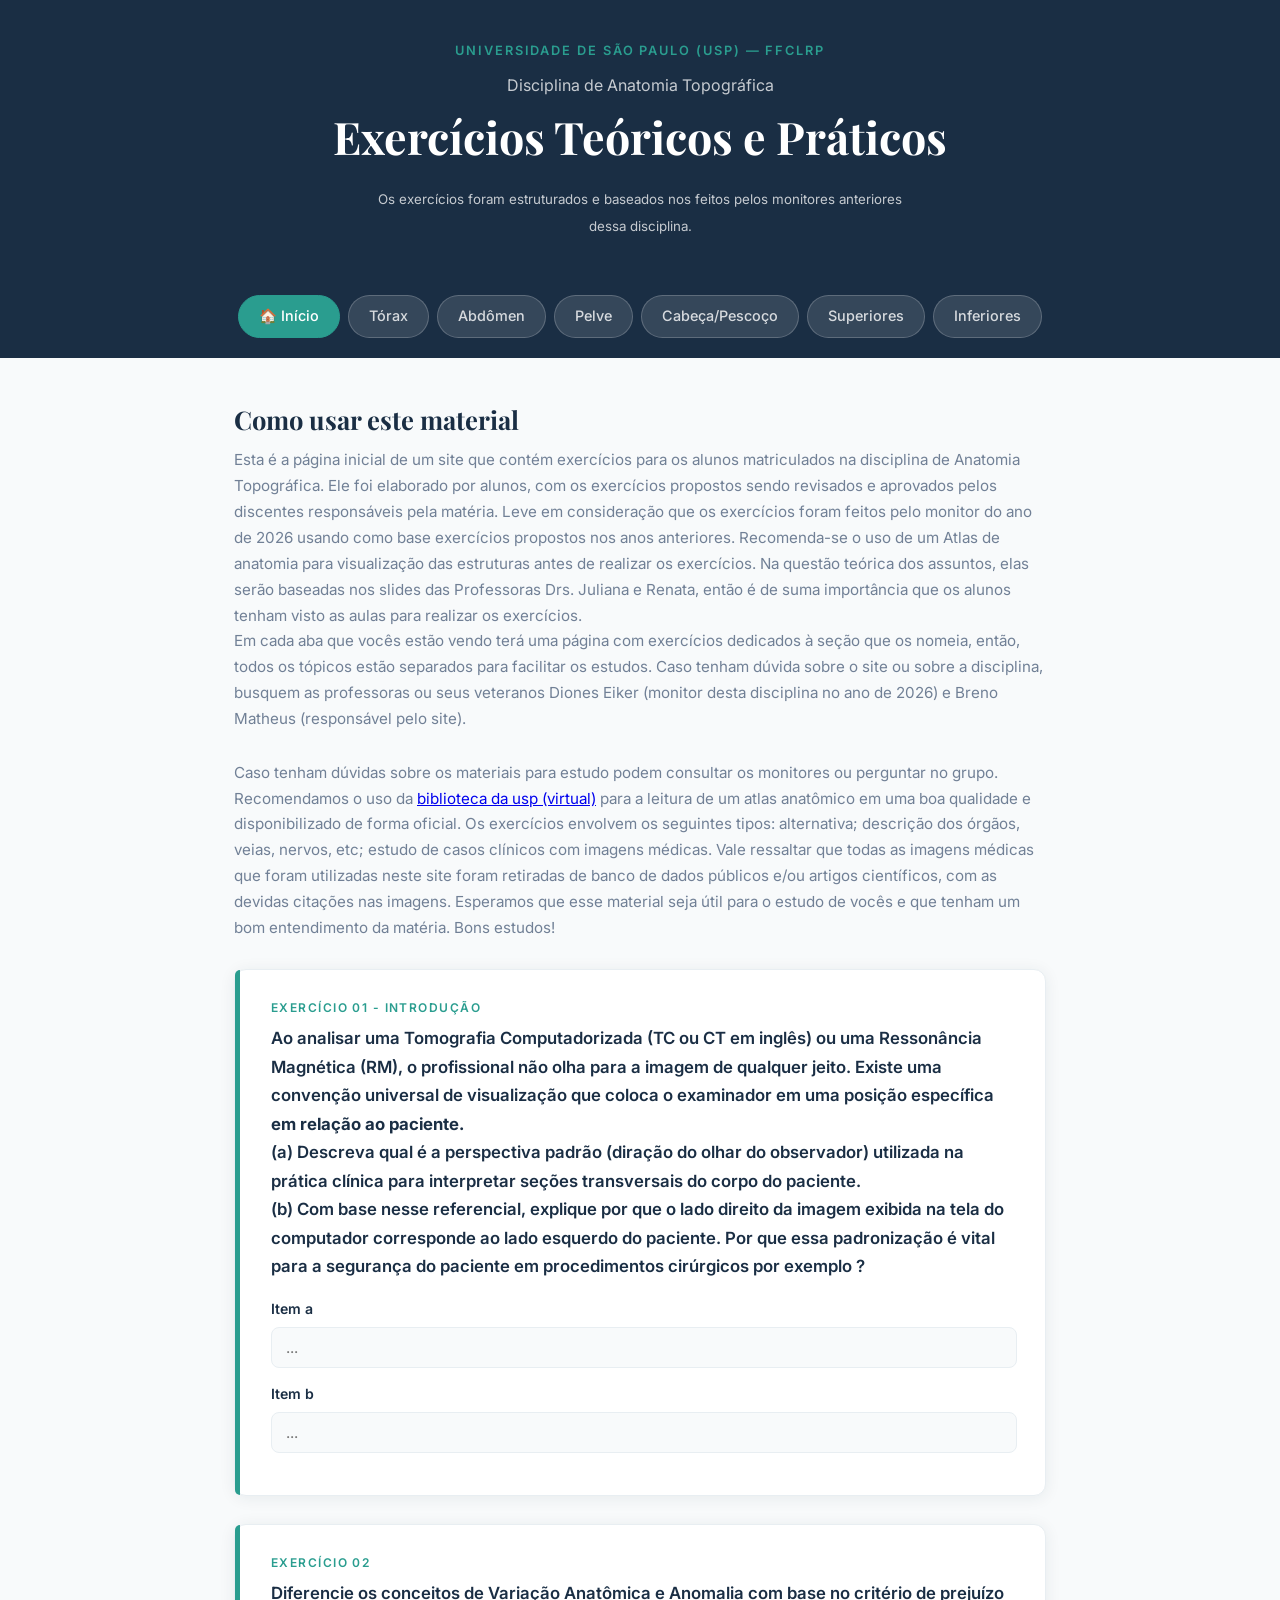
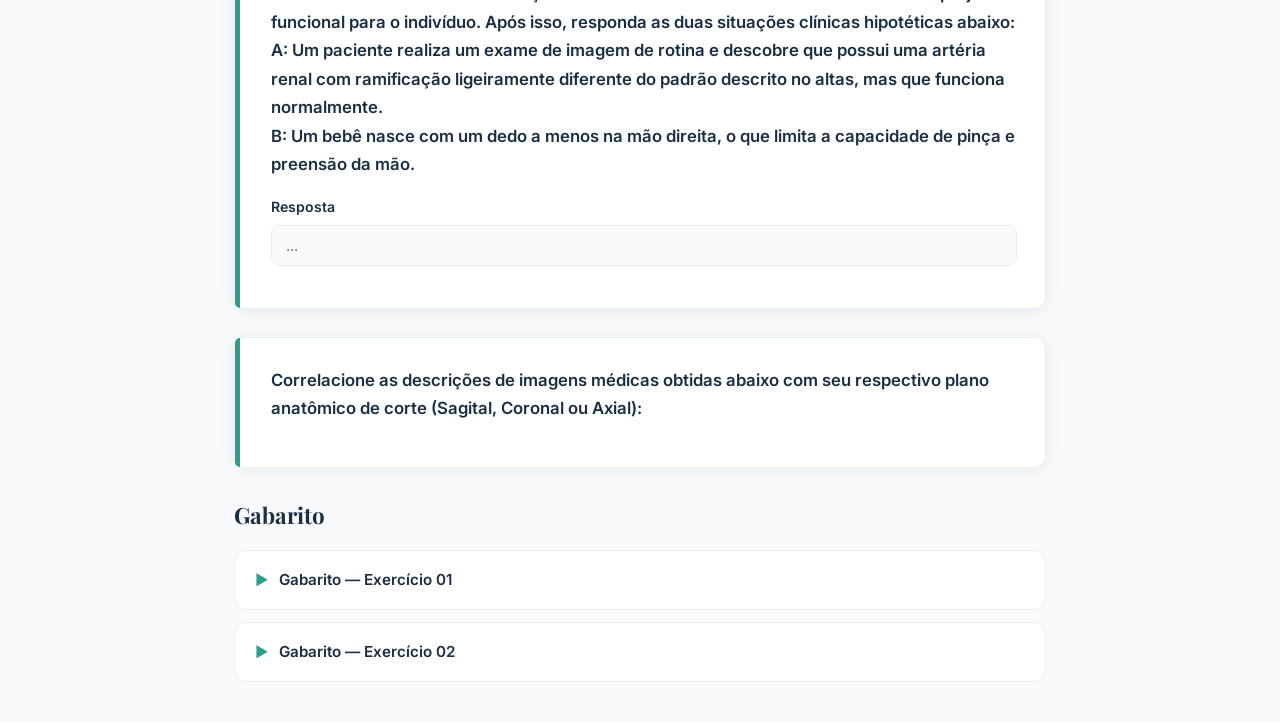
==== index.html @ fb0c3951 "Versão Incompleta do site" ====
<!DOCTYPE html>
<html lang="pt-BR">
<head>
  <meta charset="UTF-8" />
  <meta name="viewport" content="width=device-width, initial-scale=1.0" />
  <link rel="shortcut icon" href="icone_anatomia.ico" type="image/x-icon">
  <title>Anatomia Topográfica — Exercícios</title>

  <!-- Fontes do Google Fonts (carregadas da internet) -->
  <link rel="preconnect" href="https://fonts.googleapis.com" />
  <link href="https://fonts.googleapis.com/css2?family=Inter:wght@400;500;600&family=Playfair+Display:wght@700&display=swap" rel="stylesheet" />
  <link rel="stylesheet" href="estilo_site.css">
  
</head>

<body>

  <!-- ==========================================
       CABEÇALHO
  =========================================== -->
  <header>
    <div>
        <p class="disciplina">Universidade de São Paulo (USP) — FFCLRP </p>
    </div>
    <div>
        <p>Disciplina de Anatomia Topográfica</p>
    </div>
    <h1>Exercícios Teóricos e Práticos</h1>
    <p><small>Os exercícios foram estruturados e baseados nos feitos pelos monitores anteriores dessa disciplina.</small></p>
  </header>

  <!-- 
       NAVEGAÇÃO POR ABAS
       Cada botão mostra/esconde uma <section>
   -->
 <nav class="tabs-nav" role="tablist">
  <a class="ativa" href="index.html">🏠 Início</a>
  <a href="torax/torax.html"> Tórax</a>
  <a href="abdome/abdome.html"> Abdômen</a>
  <a href="pelve/pelve.html"> Pelve</a>
  <a href="superiores/cab_pes.html">Cabeça/Pescoço</a>
  <a href="superiores/sup.html">Superiores</a>
  <a href="inferiores/inf.html">Inferiores</a>
 </nav>

  <!-- 
       CONTEÚDO PRINCIPAL
   -->
  <main>

    <section id="instrucoes" class="secao ativa">
        <h2 id="titulo-boas-vindas"  class="secao-titulo">Como usar este material</h2>
        <p class="secao-descricao"> Esta é a página inicial de um site que contém exercícios para os alunos matriculados na disciplina de Anatomia Topográfica. Ele foi elaborado por alunos, com os exercícios propostos sendo revisados e aprovados pelos discentes responsáveis pela matéria. Leve em consideração que os exercícios foram feitos pelo monitor do ano de 2026 usando como base exercícios propostos nos anos anteriores. Recomenda-se o uso de um Atlas de anatomia para visualização das estruturas antes de realizar os exercícios. Na questão teórica dos assuntos, elas serão baseadas nos slides das Professoras Drs. Juliana e Renata, então é de suma importância que os alunos tenham visto as aulas para realizar os exercícios. <br> Em cada aba que vocês estão vendo terá uma página com exercícios dedicados à seção que os nomeia, então, todos os tópicos estão separados para facilitar os estudos. Caso tenham dúvida sobre o site ou sobre a disciplina, busquem as professoras ou seus veteranos Diones Eiker (monitor desta disciplina no ano de 2026) e Breno Matheus (responsável pelo site). </p>

        <p class="secao-descricao">Caso tenham dúvidas sobre os materiais para estudo podem consultar os monitores ou perguntar no grupo. Recomendamos o uso da <a href="https://acesso.abcd.usp.br" target="_blank" re="external">biblioteca da usp (virtual)</a> para a leitura de um atlas anatômico em uma boa qualidade e disponibilizado de forma oficial. Os exercícios envolvem os seguintes tipos: alternativa; descrição dos órgãos, veias, nervos, etc; estudo de casos clínicos com imagens médicas. Vale ressaltar que todas as imagens médicas que foram utilizadas neste site foram retiradas de banco de dados públicos e/ou artigos científicos, com as devidas citações nas imagens. Esperamos que esse material seja útil para o estudo de vocês e que tenham um bom entendimento da matéria. Bons estudos! </p>
    </section>

    <section>
      <article class="exercicio">
        <p class="exercicio-numero">Exercício 01 - Introdução</p>
        <h3>Ao analisar uma Tomografia Computadorizada (TC ou CT em inglês) ou uma Ressonância Magnética (RM), o profissional não olha para a imagem de qualquer jeito. Existe uma convenção universal de visualização que coloca o examinador em uma posição específica <strong>em relação ao paciente.</strong> <br> (a) Descreva qual é a perspectiva padrão (diração do olhar do observador) utilizada na prática clínica para interpretar seções transversais do corpo do paciente. <br> (b) Com base nesse referencial, explique por que o lado direito da imagem exibida na tela do computador corresponde ao lado esquerdo do paciente. Por que essa padronização é vital para a segurança do paciente em procedimentos cirúrgicos por exemplo ?</h3>

        <!-- Campos de resposta -->

        <div class="campo-grupo">
            <label for="ex1-r1">Item a</label>
            <input type="text" id="ex1-r1" placeholder="..." />
        </div>

        <div class="campo-grupo">
            <label for="ex1-r1">Item b</label>
            <input type="text" id="ex1-r1" placeholder="..." />
        </div>

      </article>

      <article class="exercicio">
        <p class="exercicio-numero">Exercício 02</p>
        <h3>Diferencie os conceitos de Variação Anatômica e Anomalia com base no critério de prejuízo funcional para o indivíduo. Após isso, responda as duas situações clínicas hipotéticas abaixo: <br> A: Um paciente realiza um exame de imagem de rotina e descobre que possui uma artéria renal com ramificação ligeiramente diferente do padrão descrito no altas, mas que funciona normalmente. <br> B: Um bebê nasce com um dedo a menos na mão direita, o que limita a capacidade de pinça e preensão da mão. </h3>

        <div class="campo-grupo">
          <label for="ex2-r1">Resposta</label>
          <input type="text" id="ex2-r1" placeholder="...">
        </div>
      </article>

      <article class="exercicio">
        <h3>Correlacione as descrições de imagens médicas obtidas abaixo com seu respectivo plano anatômico de corte (Sagital, Coronal ou Axial): <br> </h3>
      </article>
    </section>
    
    <!-- 
     SEÇÃO DE GABARITO
     Cada <details> é um accordion independente.
     O navegador abre/fecha sem JavaScript.
 -->
<section class="gabarito-secao">
  <h2 style="font-family: var(--fonte-titulo); color: var(--cor-primaria);
             margin-bottom: 16px; font-size: 1.4rem;">
    Gabarito
  </h2>

  <!-- GABARITO DO EXERCÍCIO 1 -->
  <details>
    <summary>
      <span class="seta-accordion">▶</span>
      Gabarito — Exercício 01
    </summary>

    <div class="gabarito-corpo">

      <div class="gabarito-item">
        <div class="gabarito-num">1</div>
        <div class="gabarito-texto">
          <p><strong>Pulmão direito</strong></p>
          <p class="descricao">
            Levemente maior que o esquerdo, dividido em três lobos pela
            cisura horizontal e oblíqua.
          </p>
        </div>
      </div>

      <hr class="gabarito-divider" />

      <div class="gabarito-item">
        <div class="gabarito-num">2</div>
        <div class="gabarito-texto">
          <p><strong>Coração / Mediastino</strong></p>
          <p class="descricao">
            Localizado no mediastino médio, levemente deslocado para a
            esquerda da linha média.
          </p>
        </div>
      </div>

      <hr class="gabarito-divider" />

      <div class="gabarito-item">
        <div class="gabarito-num">3</div>
        <div class="gabarito-texto">
          <p><strong>Pulmão esquerdo</strong></p>
          <p class="descricao">
            Dividido em dois lobos pela cisura oblíqua. Apresenta a
            incisura cardíaca em seu bordo anterior.
          </p>
        </div>
      </div>

    </div>
  </details>

  <!-- GABARITO DO EXERCÍCIO 2 -->
  <details>
    <summary>
      <span class="seta-accordion">▶</span>
      Gabarito — Exercício 02
    </summary>

    <div class="gabarito-corpo">

      <div class="gabarito-item">
        <div class="gabarito-num">1</div>
        <div class="gabarito-texto">
          <p><strong>Coração / Aorta</strong></p>
          <p class="descricao">
            Estruturas de tecido mole com alta densidade aparecem em
            tons de cinza claro na TC.
          </p>
        </div>
      </div>

      <hr class="gabarito-divider" />

      <div class="gabarito-item">
        <div class="gabarito-num">2</div>
        <div class="gabarito-texto">
          <p><strong>Os pulmões aparecem escuros porque são preenchidos por ar</strong></p>
          <p class="descricao">
            O ar possui densidade muito baixa (≈ −1000 UH na escala
            Hounsfield), absorvendo pouca radiação e resultando em tons
            escuros na imagem.
          </p>
        </div>
      </div>

    </div>
  </details>

</section>

</body>
</html>
---- estilo_site.css ----
/* =============================================
    VARIÁVEIS DE COR E TIPOGRAFIA
    Centralizadas aqui: para mudar a paleta do
    site inteiro, só mude estes valores.
============================================= */
:root {
    --cor-fundo:       #F8FAFB;
    --cor-fundo-card:  #FFFFFF;
    --cor-primaria:    #1A2E44;   /* azul escuro — títulos, header */
    --cor-acento:      #2A9D8F;   /* teal — botões, destaques */
    --cor-acento-claro:#E6F4F2;   /* teal bem claro — fundo de dica */
    --cor-borda:       #E8EEF2;
    --cor-texto:       #2D3748;
    --cor-texto-suave: #718096;
    --cor-erro:        #E53E3E;
    --cor-sucesso:     #38A169;
    --fonte-titulo:    'Playfair Display', Georgia, serif;
    --fonte-corpo:     'Inter', system-ui, sans-serif;
    --raio:            12px;
    --sombra:          0 2px 16px rgba(26, 46, 68, 0.08);
}

/* =============================================
    RESET BÁSICO
    Remove margens e paddings padrão do navegador
============================================= */
*, *::before, *::after {
    box-sizing: border-box;
    margin: 0;
    padding: 0;
}

body {
    font-family: var(--fonte-corpo);
    background-color: var(--cor-fundo);
    color: var(--cor-texto);
    line-height: 1.7;
}

/* =============================================
    CABEÇALHO (HEADER)
============================================= */
header {
    background-color: var(--cor-primaria);
    color: white;
    padding: 40px 24px 36px;
    text-align: center;
}

header .disciplina {
    font-size: 0.8rem;
    font-weight: 600;
    letter-spacing: 0.15em;
    text-transform: uppercase;
    color: var(--cor-acento);        /* teal no fundo escuro */
    margin-bottom: 10px;
}

header h1 {
    font-family: var(--fonte-titulo);
    font-size: clamp(1.8rem, 4vw, 2.8rem); /* tamanho responsivo */
    font-weight: 700;
    margin-bottom: 10px;
}

header p {
    font-size: 1rem;
    color: rgba(255,255,255,0.75);
    max-width: 540px;
    margin: 0 auto;
}

/* =============================================
    NAVEGAÇÃO POR ABAS (TABS)
    Cada aba leva para uma seção da página
============================================= */
.tabs-nav {
    display: flex;
    justify-content: center;
    gap: 8px;
    padding: 20px 24px;
    background-color: var(--cor-primaria);
    flex-wrap: wrap;
}

/* Agora estiliza tanto <button> quanto <a> — visual idêntico */
.tabs-nav button,
.tabs-nav a {
  background: rgba(255,255,255,0.12);
  color: rgba(255,255,255,0.8);
  border: 1px solid rgba(255,255,255,0.2);
  padding: 8px 20px;
  border-radius: 100px;
  font-family: var(--fonte-corpo);
  font-size: 0.9rem;
  font-weight: 500;
  cursor: pointer;
  transition: all 0.2s;

  /* Estas duas linhas são importantes para o <a>:      */
  text-decoration: none;   /* remove o sublinhado padrão */
  display: inline-block;   /* faz o <a> se comportar como bloco */
}

.tabs-nav button:hover,
.tabs-nav a:hover {
  background: rgba(255,255,255,0.2);
  color: white;
}

.tabs-nav button.ativa,
.tabs-nav a.ativa {
  background: var(--cor-acento);
  border-color: var(--cor-acento);
  color: white;
}

/* =============================================
    CONTEÚDO PRINCIPAL
============================================= */
main {
    max-width: 860px;
    margin: 40px auto;
    padding: 0 24px;
}

/* Cada seção/aba de conteúdo */
.secao {
    display: none;           /* escondida por padrão */
    animation: fadeIn 0.3s ease;
}

.secao.ativa {
    display: block;          /* exibida quando ativa */
}

@keyframes fadeIn {
    from { opacity: 0; transform: translateY(8px); }
    to   { opacity: 1; transform: translateY(0); }
}

/* Título de cada seção */
.secao-titulo {
    font-family: var(--fonte-titulo);
    font-size: 1.6rem;
    color: var(--cor-primaria);
    margin-bottom: 6px;
}

.secao-descricao {
    color: var(--cor-texto-suave);
    font-size: 0.95rem;
    margin-bottom: 28px;
}

/* =============================================
    CARD DE EXERCÍCIO
    O marcador lateral colorido é a assinatura
    visual do design — como um atlas anatômico
============================================= */
.exercicio {
    background: var(--cor-fundo-card);
    border-radius: var(--raio);
    box-shadow: var(--sombra);
    padding: 28px 28px 28px 36px;  /* padding-left maior por causa da barra */
    margin-bottom: 28px;
    position: relative;            /* necessário para a barra lateral */
    border: 1px solid var(--cor-borda);
}

/* Barra lateral colorida — a assinatura visual */
.exercicio::before {
    content: '';
    position: absolute;
    left: 0;
    top: 0;
    bottom: 0;
    width: 5px;
    background: var(--cor-acento);
    border-radius: var(--raio) 0 0 var(--raio);
}

.exercicio-numero {
    font-size: 0.75rem;
    font-weight: 600;
    letter-spacing: 0.12em;
    text-transform: uppercase;
    color: var(--cor-acento);
    margin-bottom: 6px;
}

.exercicio h3 {
    font-size: 1.05rem;
    font-weight: 600;
    color: var(--cor-primaria);
    margin-bottom: 16px;
}

/* =============================================
    IMAGEM DO EXERCÍCIO
============================================= */
.exercicio-imagem {
    width: 100%;
    max-height: 380px;
    object-fit: contain;          /* não distorce a imagem */
    border-radius: 8px;
    background: #EEF2F5;          /* fundo cinza enquanto carrega */
    margin-bottom: 20px;
    border: 1px solid var(--cor-borda);
    display: block;
}

/* Placeholder quando não há imagem ainda */
.placeholder-imagem {
    width: 100%;
    height: 260px;
    background: linear-gradient(135deg, #EEF2F5 0%, #E2E8F0 100%);
    border-radius: 8px;
    display: flex;
    flex-direction: column;
    align-items: center;
    justify-content: center;
    margin-bottom: 20px;
    border: 2px dashed var(--cor-borda);
    color: var(--cor-texto-suave);
    font-size: 0.9rem;
    gap: 8px;
}

.placeholder-imagem span {
    font-size: 2.5rem;
}

/* =============================================
    CAMPOS DE RESPOSTA
============================================= */
.campo-grupo {
    margin-bottom: 14px;
}

.campo-grupo label {
    display: block;
    font-size: 0.88rem;
    font-weight: 600;
    color: var(--cor-primaria);
    margin-bottom: 6px;
}

.campo-grupo input[type="text"],
.campo-grupo textarea {
    width: 100%;
    padding: 10px 14px;
    border: 1.5px solid var(--cor-borda);
    border-radius: 8px;
    font-family: var(--fonte-corpo);
    font-size: 0.95rem;
    color: var(--cor-texto);
    background: var(--cor-fundo);
    transition: border-color 0.2s, box-shadow 0.2s;
    resize: vertical;
}

/* Efeito ao clicar no campo */
.campo-grupo input[type="text"]:focus,
.campo-grupo textarea:focus {
    outline: none;
    border-color: var(--cor-acento);
    box-shadow: 0 0 0 3px rgba(42, 157, 143, 0.15);
}

/* =============================================
    BOTÕES
============================================= */
.botoes {
    display: flex;
    gap: 10px;
    margin-top: 20px;
    flex-wrap: wrap;
}

.btn {
    padding: 10px 22px;
    border-radius: 8px;
    font-family: var(--fonte-corpo);
    font-size: 0.9rem;
    font-weight: 600;
    cursor: pointer;
    border: none;
    transition: all 0.2s;
}

/* Botão principal — verificar resposta */
.btn-principal {
    background: var(--cor-acento);
    color: white;
}

.btn-principal:hover {
    background: #21867A;
    transform: translateY(-1px);   /* leve "salto" ao hover */
}

/* Botão secundário — ver dica */
.btn-secundario {
    background: transparent;
    color: var(--cor-acento);
    border: 1.5px solid var(--cor-acento);
}

.btn-secundario:hover {
    background: var(--cor-acento-claro);
}

/* Botão limpar */
.btn-limpar {
    background: transparent;
    color: var(--cor-texto-suave);
    border: 1.5px solid var(--cor-borda);
}

.btn-limpar:hover {
    background: var(--cor-borda);
}

/* =============================================
    FEEDBACK (CORRETO / ERRADO)
============================================= */
.feedback {
    display: none;              /* invisível até o aluno verificar */
    margin-top: 16px;
    padding: 14px 16px;
    border-radius: 8px;
    font-size: 0.92rem;
    animation: fadeIn 0.3s ease;
}

.feedback.correto {
    background: #F0FFF4;
    border: 1px solid #9AE6B4;
    color: #276749;
}

.feedback.errado {
    background: #FFF5F5;
    border: 1px solid #FEB2B2;
    color: #9B2C2C;
}

.feedback.visivel {
    display: block;
}

/* =============================================
    CAIXA DE DICA
============================================= */
.dica {
    display: none;
    margin-top: 14px;
    padding: 14px 16px;
    background: var(--cor-acento-claro);
    border-left: 4px solid var(--cor-acento);
    border-radius: 0 8px 8px 0;
    font-size: 0.9rem;
    color: #1A5C56;
    animation: fadeIn 0.3s ease;
}

.dica.visivel {
    display: block;
}

.dica strong {
    display: block;
    margin-bottom: 4px;
    font-weight: 600;
}

/* =============================================
    LEGENDA DE MARCADORES NA IMAGEM
============================================= */
.legenda-marcadores {
    display: flex;
    flex-wrap: wrap;
    gap: 8px;
    margin-bottom: 16px;
}

.marcador-badge {
    display: inline-flex;
    align-items: center;
    gap: 6px;
    background: var(--cor-primaria);
    color: white;
    font-size: 0.8rem;
    font-weight: 600;
    padding: 4px 12px;
    border-radius: 100px;
}

.marcador-badge .numero {
    background: var(--cor-acento);
    width: 20px;
    height: 20px;
    border-radius: 50%;
    display: flex;
    align-items: center;
    justify-content: center;
    font-size: 0.7rem;
}

/* =============================================
    RODAPÉ
============================================= */
footer {
    text-align: center;
    padding: 32px 24px;
    color: var(--cor-texto-suave);
    font-size: 0.85rem;
    border-top: 1px solid var(--cor-borda);
    margin-top: 40px;
}

/* =============================================
    RESPONSIVIDADE MOBILE
============================================= */
@media (max-width: 600px) {
    .exercicio {
    padding: 20px 16px 20px 24px;
    }

    .botoes {
    flex-direction: column;
    }

    .btn {
    width: 100%;
    text-align: center;
    }
}

/* =============================================
   ACCORDION DE GABARITO
   Usa a tag nativa <details> do HTML —
   sem JavaScript, funciona sozinha.
============================================= */

details {
  border: 1.5px solid var(--cor-borda);
  border-radius: var(--raio);
  overflow: hidden;             /* esconde o conteúdo quando fechado */
  background: var(--cor-fundo-card);
  margin-bottom: 12px;
}

/* O <summary> é o cabeçalho clicável */
summary {
  display: flex;
  align-items: center;
  gap: 10px;
  padding: 16px 20px;
  cursor: pointer;              /* muda o cursor para "mãozinha" */
  font-family: var(--fonte-corpo);
  font-size: 0.95rem;
  font-weight: 600;
  color: var(--cor-primaria);
  list-style: none;             /* remove o triângulo padrão do navegador */
  user-select: none;            /* impede selecionar o texto ao clicar */
  transition: background 0.2s;
}

/* Remove o triângulo padrão no Firefox e Safari */
summary::-webkit-details-marker { display: none; }

summary:hover {
  background: var(--cor-acento-claro);
}

/* Quando o <details> está aberto, estiliza o cabeçalho */
details[open] summary {
  border-bottom: 1.5px solid var(--cor-borda);
  background: var(--cor-acento-claro);
}

/* A seta gira 90° quando o accordion abre */
.seta-accordion {
  display: inline-block;
  font-style: normal;
  font-size: 0.9rem;
  color: var(--cor-acento);
  transition: transform 0.2s;
  flex-shrink: 0;
}

details[open] .seta-accordion {
  transform: rotate(90deg);     /* gira a seta quando aberto */
}

/* Corpo do gabarito — aparece quando abre */
.gabarito-corpo {
  padding: 20px 24px;
  display: flex;
  flex-direction: column;
  gap: 16px;
}

/* Cada item de resposta */
.gabarito-item {
  display: flex;
  gap: 14px;
  align-items: flex-start;
}

/* Número circular verde */
.gabarito-num {
  width: 28px;
  height: 28px;
  border-radius: 50%;
  background: #F0FFF4;          /* verde bem claro */
  border: 1.5px solid #9AE6B4;
  color: #276749;
  font-size: 0.8rem;
  font-weight: 700;
  display: flex;
  align-items: center;
  justify-content: center;
  flex-shrink: 0;
  margin-top: 2px;
}

/* Texto da resposta */
.gabarito-texto p {
  margin: 0 0 4px;
  font-size: 0.95rem;
  color: var(--cor-texto);
}

.gabarito-texto .descricao {
  font-size: 0.88rem;
  color: var(--cor-texto-suave);
  line-height: 1.6;
}

/* Linha divisória entre respostas */
.gabarito-divider {
  border: none;
  border-top: 1px solid var(--cor-borda);
  margin: 0;
}
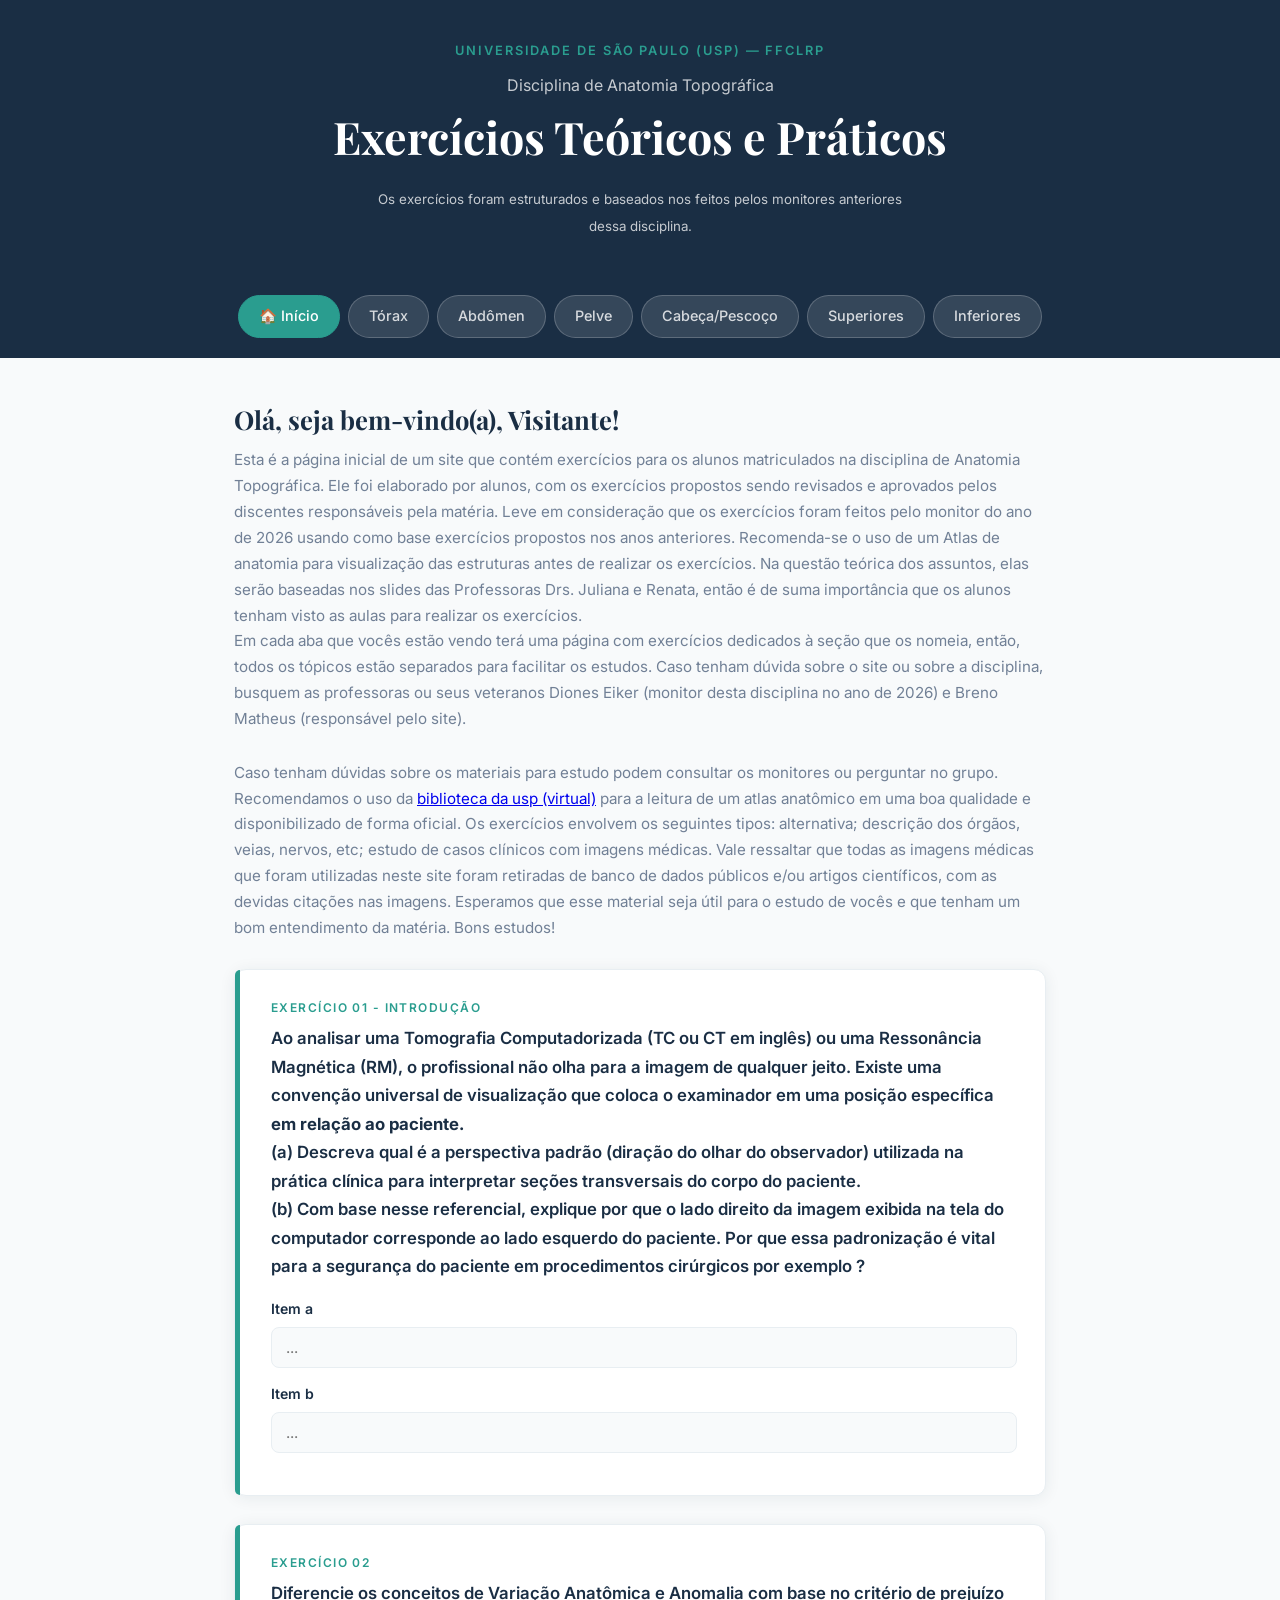
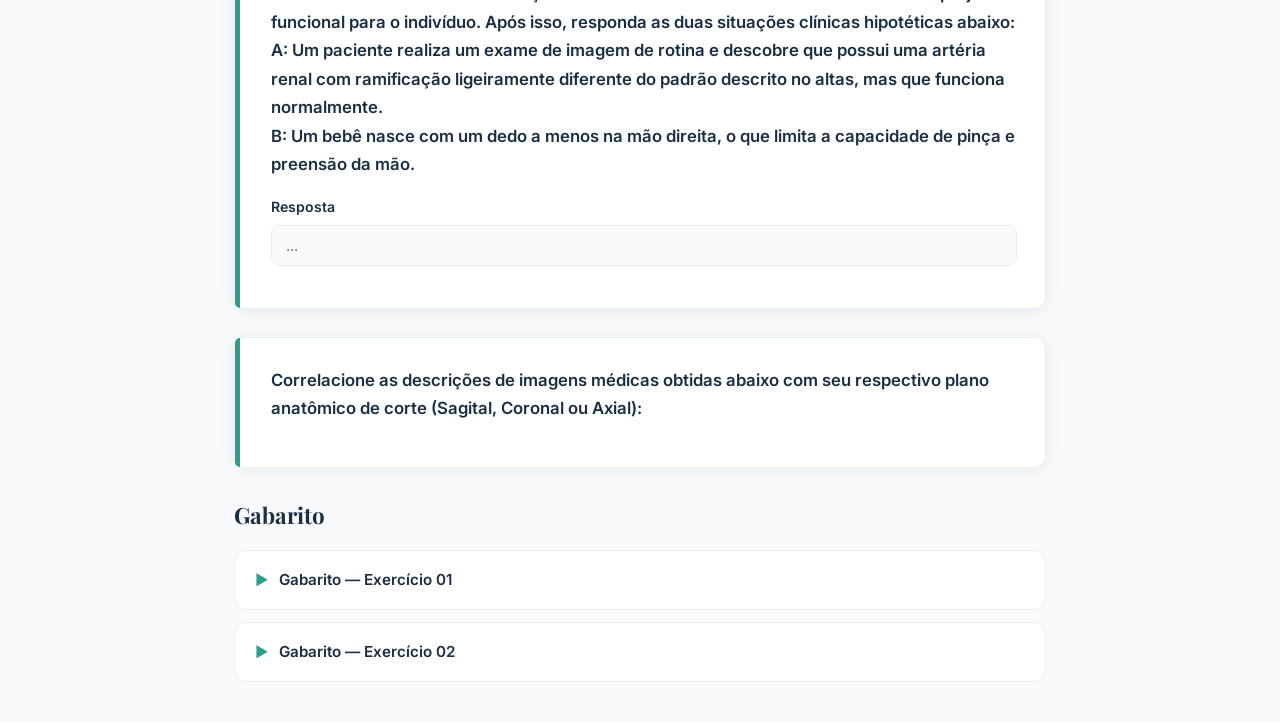
==== commit 89f152d3: "Update index.html" ====
--- a/index.html
+++ b/index.html
@@ -188,5 +188,6 @@
 
 </section>
 
+<script src="scripts.js"></script>
 </body>
 </html>
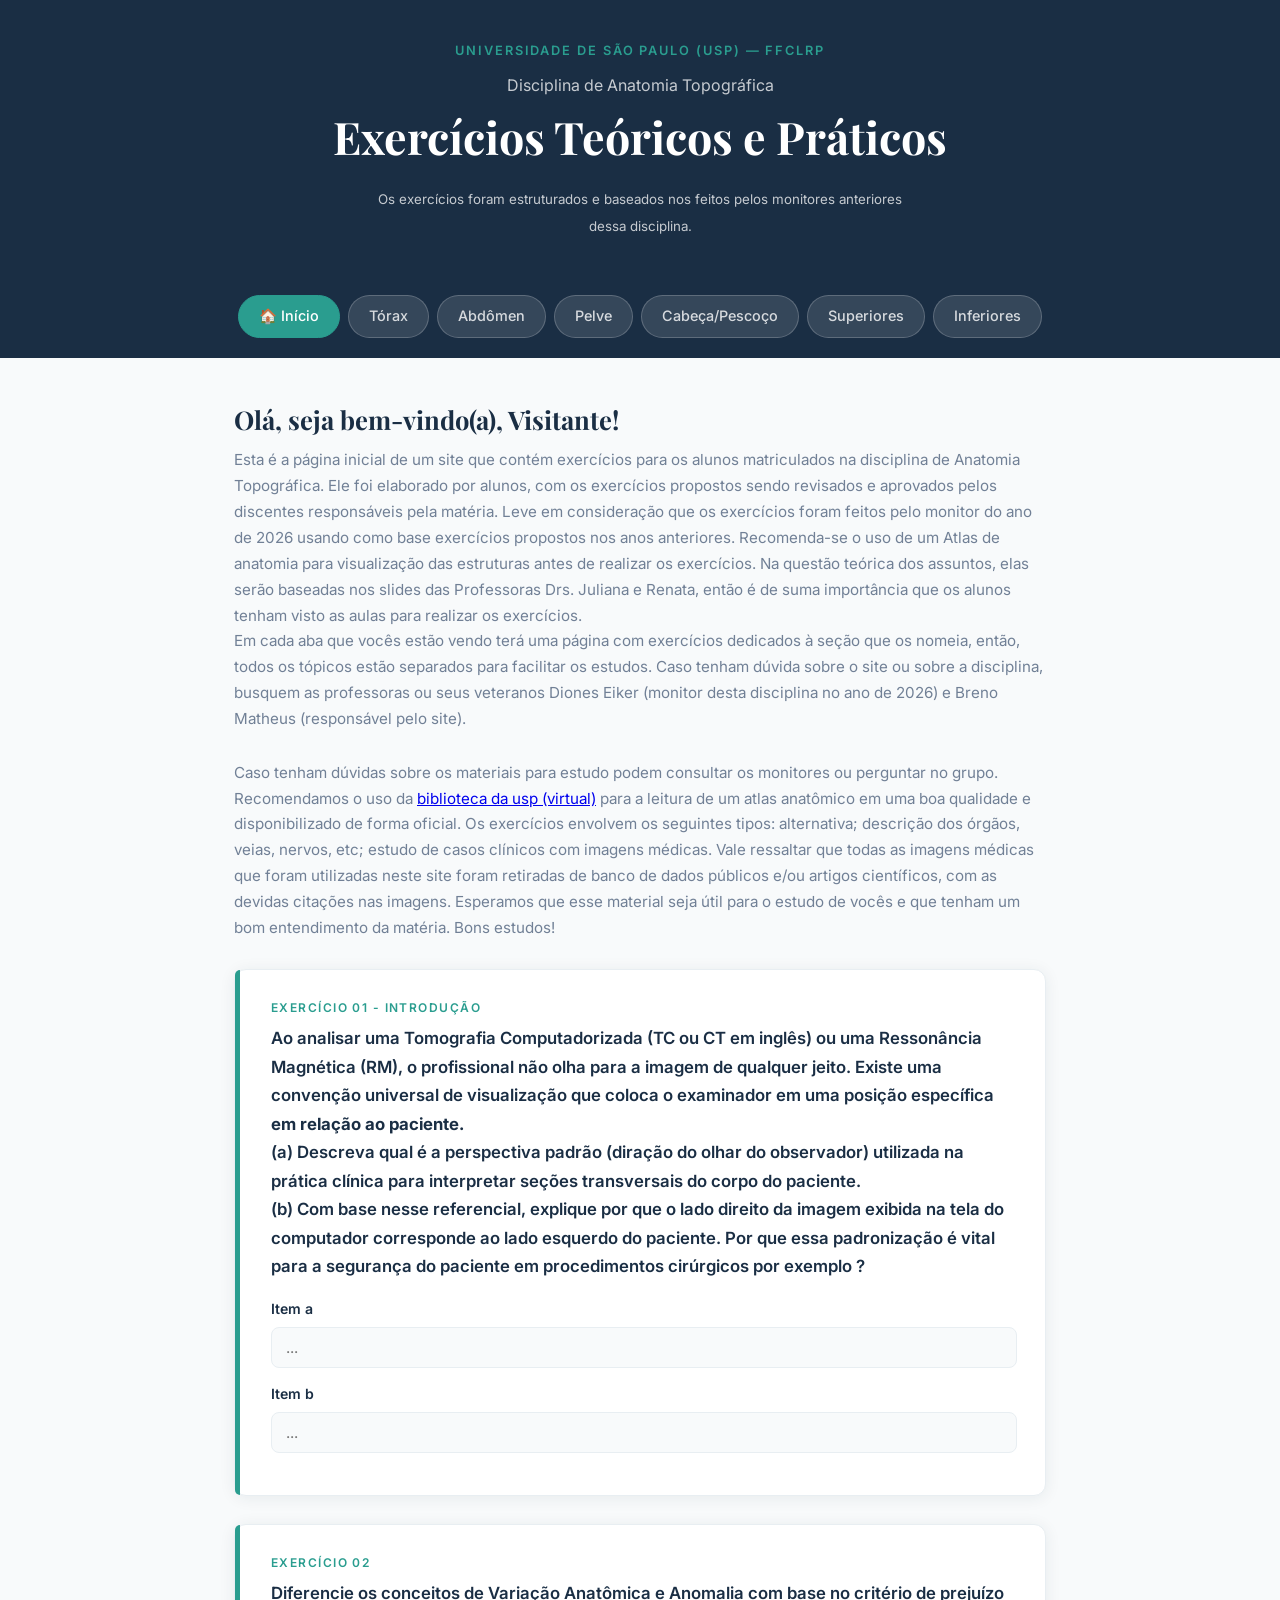
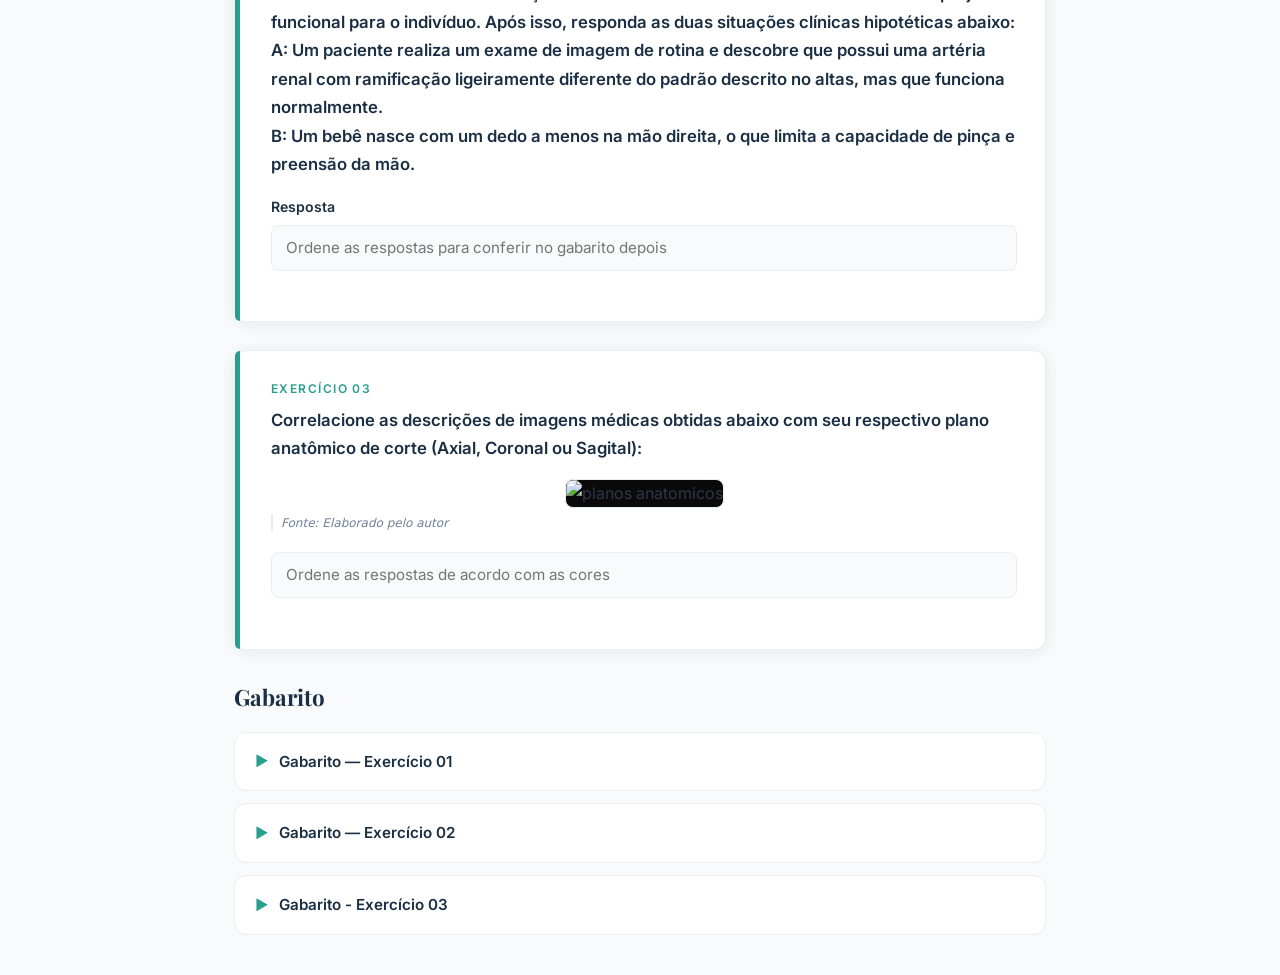
==== commit df3e0bbe: "Formatando" ====
--- a/index.html
+++ b/index.html
@@ -80,12 +80,21 @@
 
         <div class="campo-grupo">
           <label for="ex2-r1">Resposta</label>
-          <input type="text" id="ex2-r1" placeholder="...">
+          <textarea id="ex2-r1" placeholder="Ordene as respostas para conferir no gabarito depois" rows="1"></textarea>
         </div>
       </article>
 
       <article class="exercicio">
-        <h3>Correlacione as descrições de imagens médicas obtidas abaixo com seu respectivo plano anatômico de corte (Sagital, Coronal ou Axial): <br> </h3>
+        <p class="exercicio-numero">Exercício 03 </p>
+        <h3>Correlacione as descrições de imagens médicas obtidas abaixo com seu respectivo plano anatômico de corte (Axial, Coronal ou Sagital): <br> </h3>
+
+        <figure class="exercicio-figura">
+          <img src="planos_anatomicos.png" alt="planos anatomicos">
+          <figcaption>Fonte: Elaborado pelo autor</figcaption>
+        </figure>
+        <div class="campo-grupo">
+        <textarea id="ex2-r1" placeholder="Ordene as respostas de acordo com as cores" rows="1"></textarea>
+        </div>
       </article>
     </section>
     
@@ -112,10 +121,10 @@
       <div class="gabarito-item">
         <div class="gabarito-num">1</div>
         <div class="gabarito-texto">
-          <p><strong>Pulmão direito</strong></p>
-          <p class="descricao">
-            Levemente maior que o esquerdo, dividido em três lobos pela
-            cisura horizontal e oblíqua.
+          <p><strong>Item a</strong></p>
+          <p class="descricao">
+            A perspectiva padrão de visualização de seções transversais é de baixo para cima (ou seja, como se estivéssemos olhando o paciente a partir dos pés dele, em direção à cabeça).
+            
           </p>
         </div>
       </div>
@@ -125,26 +134,15 @@
       <div class="gabarito-item">
         <div class="gabarito-num">2</div>
         <div class="gabarito-texto">
-          <p><strong>Coração / Mediastino</strong></p>
-          <p class="descricao">
-            Localizado no mediastino médio, levemente deslocado para a
-            esquerda da linha média.
+          <p><strong>Item b</strong></p>
+          <p class="descricao">
+            Como estamos olhando de baixo para cima, o lado direito do paciente estará à esquerda do observador, e o lado esquerdo do paciente estará à direita do observador. Essa padronização evita erros gravíssimos de lateralidade, como operar ou irradiar o membro ou órgão do lado errado
+            
           </p>
         </div>
       </div>
 
       <hr class="gabarito-divider" />
-
-      <div class="gabarito-item">
-        <div class="gabarito-num">3</div>
-        <div class="gabarito-texto">
-          <p><strong>Pulmão esquerdo</strong></p>
-          <p class="descricao">
-            Dividido em dois lobos pela cisura oblíqua. Apresenta a
-            incisura cardíaca em seu bordo anterior.
-          </p>
-        </div>
-      </div>
 
     </div>
   </details>
@@ -161,10 +159,10 @@
       <div class="gabarito-item">
         <div class="gabarito-num">1</div>
         <div class="gabarito-texto">
-          <p><strong>Coração / Aorta</strong></p>
-          <p class="descricao">
-            Estruturas de tecido mole com alta densidade aparecem em
-            tons de cinza claro na TC.
+          <p><strong>Caso A:</strong></p>
+          <p class="descricao">
+            Caso A: Variação Anatômica, pois há uma alteração morfológica sem qualquer perda ou prejuízo da função renal.
+            
           </p>
         </div>
       </div>
@@ -174,15 +172,31 @@
       <div class="gabarito-item">
         <div class="gabarito-num">2</div>
         <div class="gabarito-texto">
-          <p><strong>Os pulmões aparecem escuros porque são preenchidos por ar</strong></p>
-          <p class="descricao">
-            O ar possui densidade muito baixa (≈ −1000 UH na escala
-            Hounsfield), absorvendo pouca radiação e resultando em tons
-            escuros na imagem.
-          </p>
-        </div>
-      </div>
-
+          <p><strong>Caso B:</strong></p>
+          <p class="descricao">
+            Caso B: Anomalia, pois a alteração morfológica (ausência de um dedo) gera um prejuízo funcional para o membro acometido.
+            
+          </p>
+        </div>
+      </div>
+
+    </div>
+  </details>
+
+  <details>
+    <summary>
+      <span class="seta-accordion">▶</span>
+      Gabarito - Exercício 03
+    </summary>
+
+    <div class="gabarito-corpo">
+      <div class="gabarito-item">
+        <div class="gabarito-num">1</div>
+        <div class="gabarito-texto" >
+          <p><strong>Resposta:</strong></p>
+          <p class="descricao"> Azul: Coronal; Verde: Sagital; Azul: Coronal </p>
+        </div>
+      </div>
     </div>
   </details>
 
--- a/estilo_site.css
+++ b/estilo_site.css
@@ -200,36 +200,33 @@
 /* =============================================
     IMAGEM DO EXERCÍCIO
 ============================================= */
-.exercicio-imagem {
-    width: 100%;
-    max-height: 380px;
-    object-fit: contain;          /* não distorce a imagem */
-    border-radius: 8px;
-    background: #EEF2F5;          /* fundo cinza enquanto carrega */
-    margin-bottom: 20px;
-    border: 1px solid var(--cor-borda);
-    display: block;
-}
-
-/* Placeholder quando não há imagem ainda */
-.placeholder-imagem {
-    width: 100%;
-    height: 260px;
-    background: linear-gradient(135deg, #EEF2F5 0%, #E2E8F0 100%);
-    border-radius: 8px;
-    display: flex;
-    flex-direction: column;
-    align-items: center;
-    justify-content: center;
-    margin-bottom: 20px;
-    border: 2px dashed var(--cor-borda);
-    color: var(--cor-texto-suave);
-    font-size: 0.9rem;
-    gap: 8px;
-}
-
-.placeholder-imagem span {
-    font-size: 2.5rem;
+.exercicio-figura {
+  margin: 0 0 20px 0;
+  display: flex;
+  flex-direction: column;
+  align-items: center;    /* centraliza a imagem */
+}
+
+.exercicio-figura img {
+  width: auto;            /* não estica horizontalmente */
+  max-width: 100%;        /* nunca passa da largura do card */
+  max-height: 500px;      /* limite vertical — ajuste conforme preferir */
+  object-fit: contain;
+  border-radius: 8px;
+  border: 1px solid var(--cor-borda);
+  display: block;
+  background: #0a0a0a;    /* fundo escuro para radiografias */
+}
+
+.exercicio-figura figcaption {
+  font-size: 0.75rem;
+  color: var(--cor-texto-suave);
+  margin-top: 6px;
+  font-style: italic;
+  border-left: 2px solid var(--cor-borda);
+  padding-left: 8px;
+  align-self: flex-start;  /* referência alinhada à esquerda */
+  line-height: 1.5;
 }
 
 /* =============================================
@@ -267,6 +264,23 @@
     outline: none;
     border-color: var(--cor-acento);
     box-shadow: 0 0 0 3px rgba(42, 157, 143, 0.15);
+}
+
+.campo-grupo textarea {
+  width: 100%;
+  padding: 10px 14px;
+  border: 1.5px solid var(--cor-borda);
+  border-radius: 8px;
+  font-family: var(--fonte-corpo);
+  font-size: 0.95rem;
+  color: var(--cor-texto);
+  background: var(--cor-fundo);
+  transition: border-color 0.2s, box-shadow 0.2s;
+
+  resize: none;          /* ← remove a alça de redimensionar manual */
+  overflow: hidden;      /* ← esconde a barra de rolagem enquanto expande */
+  min-height: 42px;      /* ← altura mínima — equivale a uma linha */
+  line-height: 1.6;      /* ← espaçamento entre linhas consistente */
 }
 
 /* =============================================
@@ -546,4 +560,66 @@
   border: none;
   border-top: 1px solid var(--cor-borda);
   margin: 0;
+}
+
+/* 
+   TABELA DE GABARITO
+   Para quando tem muitas respostas
+ */
+.gabarito-tabela {
+  width: 100%;
+  border-collapse: collapse;   /* remove espaço entre células */
+  font-size: 0.88rem;
+}
+
+.gabarito-tabela thead tr {
+  background: var(--cor-acento-claro);
+}
+
+.gabarito-tabela th {
+  padding: 8px 12px;
+  text-align: left;
+  font-weight: 600;
+  color: var(--cor-primaria);
+  font-size: 0.8rem;
+  text-transform: uppercase;
+  letter-spacing: 0.06em;
+}
+
+.gabarito-tabela td {
+  padding: 8px 12px;
+  vertical-align: top;
+  color: var(--cor-texto);
+  border-bottom: 1px solid var(--cor-borda);
+  line-height: 1.5;
+}
+
+/* Coluna do número — estreita e centralizada */
+.gabarito-tabela .col-num {
+  width: 40px;
+  text-align: center;
+  font-weight: 700;
+  color: var(--cor-acento);
+}
+
+/* Zebrado — linhas alternadas levemente coloridas */
+.gabarito-tabela tbody tr:nth-child(even) {
+  background: var(--cor-fundo);
+}
+
+.gabarito-tabela tbody tr:last-child td {
+  border-bottom: none;
+}
+
+/* Nome da estrutura em destaque */
+.gabarito-tabela .nome-estrutura {
+  font-weight: 600;
+  color: var(--cor-primaria);
+}
+
+/* Descrição complementar abaixo do nome */
+.gabarito-tabela .descricao-estrutura {
+  font-size: 0.82rem;
+  color: var(--cor-texto-suave);
+  margin-top: 2px;
 }
